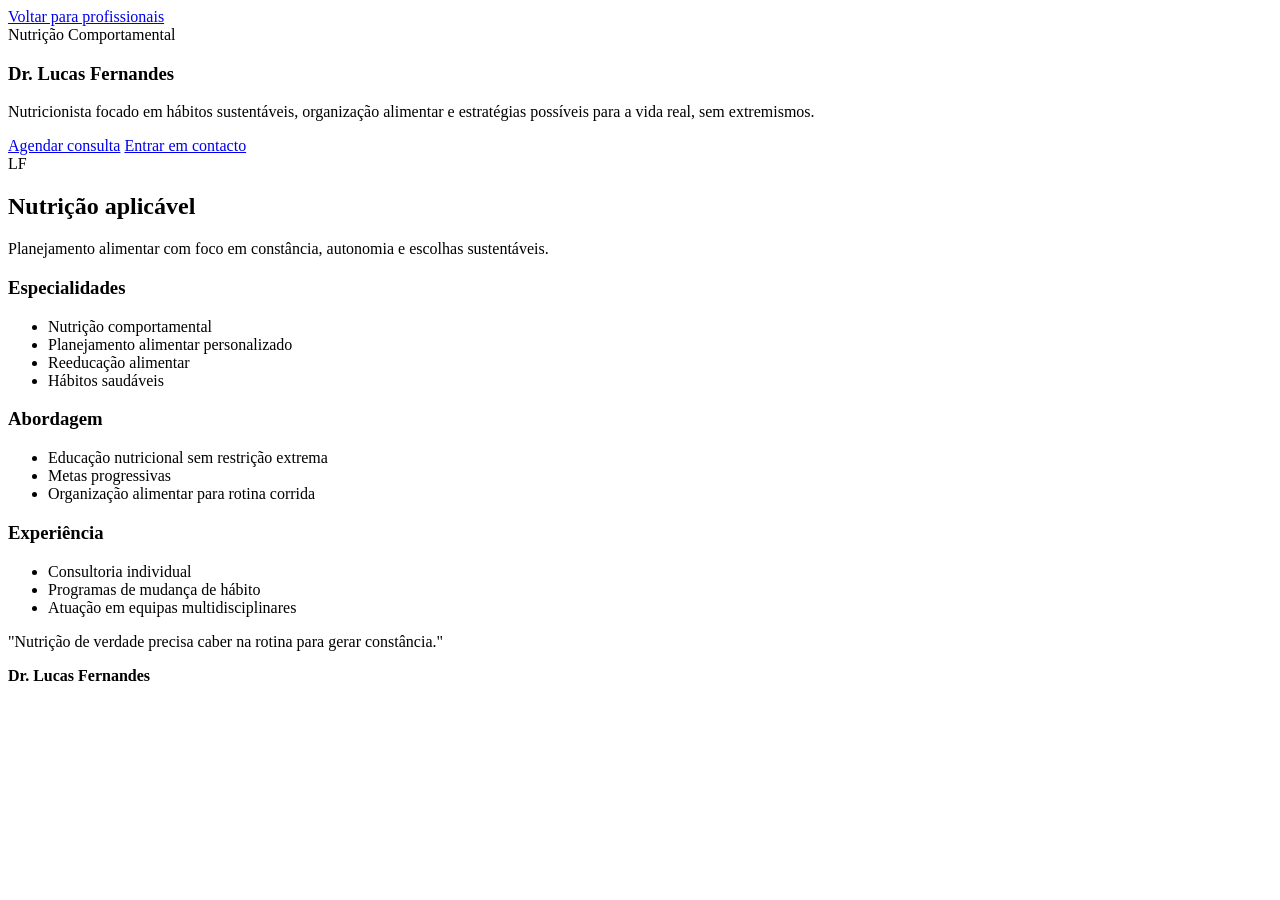
==== lucas.html @ b1347ce8 "Update lucas.html" ====
<!doctype html>
<html lang="pt-BR">
<head>
  <meta charset="utf-8" />
  <meta name="viewport" content="width=device-width, initial-scale=1" />
  <title>Dr. Lucas Fernandes | Nutrimente</title>
  <meta name="description" content="Perfil profissional do Dr. Lucas Fernandes na Nutrimente." />
  <link rel="stylesheet" href="css/profissionais.css" />
</head>
<body>
  <main class="page">
    <a class="back-link" href="index.html#profissionais">Voltar para profissionais</a>
    <section class="hero">
      <article class="hero-card">
        <span class="badge">Nutrição Comportamental</span>
        <h1>Dr. Lucas Fernandes</h1>
        <p>Nutricionista focado em hábitos sustentáveis, organização alimentar e estratégias possíveis para a vida real, sem extremismos.</p>
        <div class="cta-row">
          <a class="btn btn-primary" href="index.html#agenda">Agendar consulta</a>
          <a class="btn btn-secondary" href="mailto:contato@nutrimente.com.br?subject=Consulta%20com%20Dr.%20Lucas%20Fernandes">Entrar em contacto</a>
        </div>
      </article>
      <aside class="hero-card portrait-card">
        <div class="avatar">LF</div>
        <h2>Nutrição aplicável</h2>
        <p>Planejamento alimentar com foco em constância, autonomia e escolhas sustentáveis.</p>
      </aside>
    </section>
    <section class="grid">
      <article class="info-card"><h3>Especialidades</h3><ul><li>Nutrição comportamental</li><li>Planejamento alimentar personalizado</li><li>Reeducação alimentar</li><li>Hábitos saudáveis</li></ul></article>
      <article class="info-card"><h3>Abordagem</h3><ul><li>Educação nutricional sem restrição extrema</li><li>Metas progressivas</li><li>Organização alimentar para rotina corrida</li></ul></article>
      <article class="info-card"><h3>Experiência</h3><ul><li>Consultoria individual</li><li>Programas de mudança de hábito</li><li>Atuação em equipas multidisciplinares</li></ul></article>
    </section>
    <section class="quote"><p>"Nutrição de verdade precisa caber na rotina para gerar constância."</p><strong>Dr. Lucas Fernandes</strong></section>
  </main>
</body>
</html>
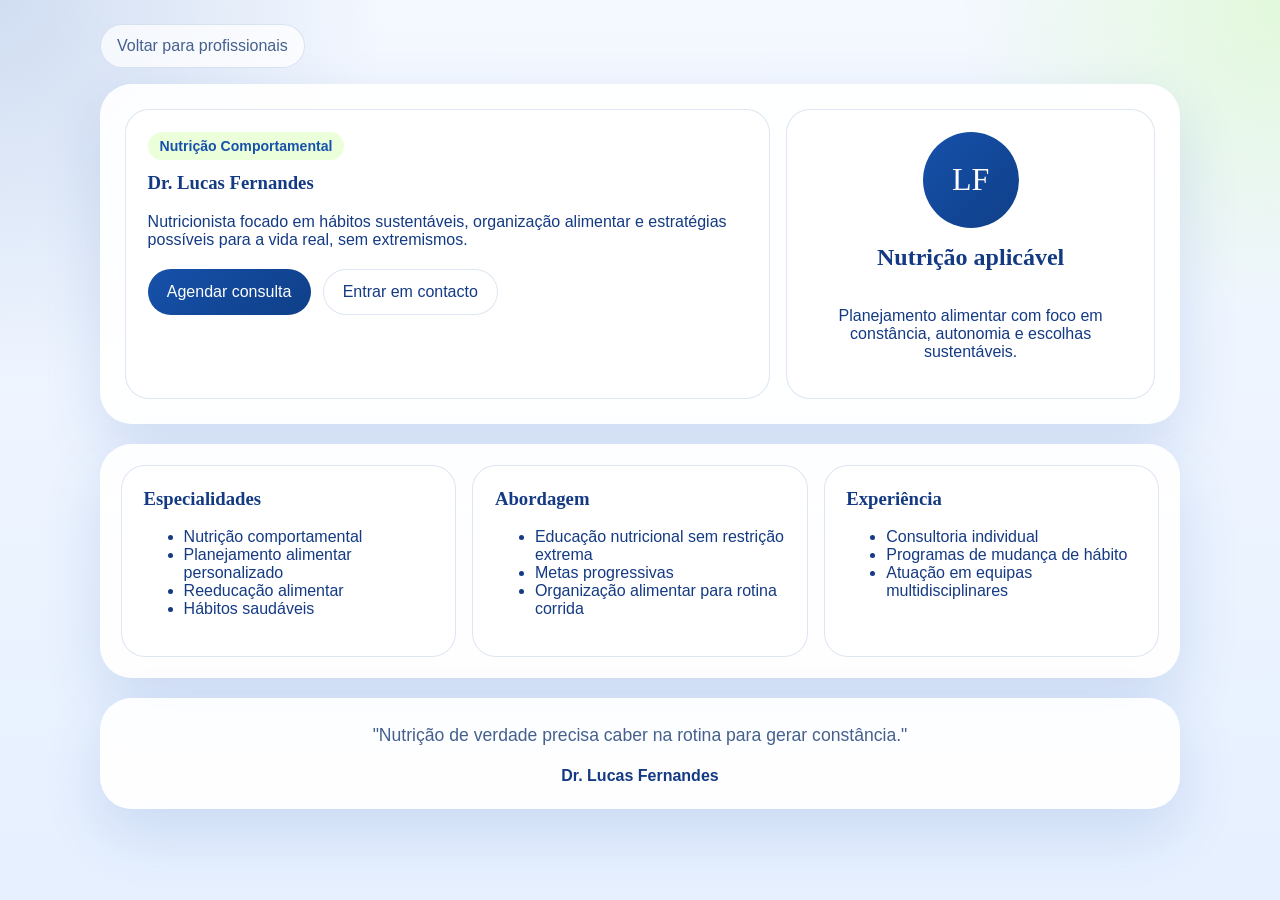
==== commit edd82648: "Fix stylesheet link in lucas.html" ====
--- a/lucas.html
+++ b/lucas.html
@@ -5,7 +5,7 @@
   <meta name="viewport" content="width=device-width, initial-scale=1" />
   <title>Dr. Lucas Fernandes | Nutrimente</title>
   <meta name="description" content="Perfil profissional do Dr. Lucas Fernandes na Nutrimente." />
-  <link rel="stylesheet" href="css/profissionais.css" />
+  <link rel="stylesheet" href="profissionais.css" />
 </head>
 <body>
   <main class="page">
--- a/profissionais.css
+++ b/profissionais.css
@@ -0,0 +1,105 @@
+:root {
+  --surface: rgba(255, 255, 255, 0.92);
+  --line: rgba(22, 81, 170, 0.14);
+  --text: #143a84;
+  --muted: #45608d;
+  --brand: #1651aa;
+  --accent: #76ff03;
+  --shadow: 0 24px 60px rgba(22, 81, 170, 0.14);
+  --radius-lg: 24px;
+  --radius-md: 18px;
+  --font-display: Georgia, "Times New Roman", serif;
+  --font-body: "Segoe UI", Tahoma, Geneva, Verdana, sans-serif;
+}
+
+* { box-sizing: border-box; }
+body {
+  margin: 0;
+  min-height: 100vh;
+  color: var(--text);
+  font-family: var(--font-body);
+  background:
+    radial-gradient(circle at top left, rgba(22, 81, 170, 0.16), transparent 24rem),
+    radial-gradient(circle at top right, rgba(118, 255, 3, 0.14), transparent 20rem),
+    linear-gradient(180deg, #f4f8ff 0%, #e6f0ff 100%);
+}
+.page { width: min(1080px, calc(100% - 2rem)); margin: 0 auto; padding: 1.5rem 0 3rem; }
+.back-link {
+  display: inline-flex;
+  margin-bottom: 1rem;
+  padding: 0.75rem 1rem;
+  border-radius: 999px;
+  border: 1px solid var(--line);
+  background: rgba(255, 255, 255, 0.72);
+  color: var(--muted);
+  text-decoration: none;
+}
+.hero, .grid, .quote {
+  border: 1px solid rgba(255, 255, 255, 0.45);
+  background: var(--surface);
+  box-shadow: var(--shadow);
+}
+.hero {
+  display: grid;
+  grid-template-columns: 1.4fr 0.8fr;
+  gap: 1rem;
+  padding: 1.5rem;
+  border-radius: 2rem;
+}
+.hero-card, .info-card {
+  padding: 1.35rem;
+  border-radius: var(--radius-lg);
+  border: 1px solid var(--line);
+  background: rgba(255, 255, 255, 0.72);
+}
+.hero-card h1, .hero-card h2, .info-card h3 { margin-top: 0; font-family: var(--font-display); }
+.badge {
+  display: inline-flex;
+  margin-bottom: 0.75rem;
+  padding: 0.4rem 0.75rem;
+  border-radius: 999px;
+  background: rgba(118, 255, 3, 0.14);
+  color: var(--brand);
+  font-size: 0.88rem;
+  font-weight: 700;
+}
+.cta-row { display: flex; gap: 0.75rem; flex-wrap: wrap; margin-top: 1.25rem; }
+.btn {
+  display: inline-flex;
+  align-items: center;
+  justify-content: center;
+  min-height: 2.9rem;
+  padding: 0.8rem 1.2rem;
+  border-radius: 999px;
+  text-decoration: none;
+}
+.btn-primary { background: linear-gradient(135deg, var(--brand) 0%, #0f3f88 100%); color: #fff; }
+.btn-secondary { border: 1px solid var(--line); background: #fff; color: var(--text); }
+.portrait-card { display: grid; place-content: center; text-align: center; }
+.avatar {
+  display: grid;
+  place-items: center;
+  width: 6rem;
+  height: 6rem;
+  margin: 0 auto 1rem;
+  border-radius: 50%;
+  background: linear-gradient(135deg, var(--brand) 0%, #0f3f88 100%);
+  color: #fff;
+  font-family: var(--font-display);
+  font-size: 2rem;
+}
+.grid {
+  display: grid;
+  grid-template-columns: repeat(3, minmax(0, 1fr));
+  gap: 1rem;
+  margin-top: 1.25rem;
+  padding: 1.25rem;
+  border-radius: 2rem;
+}
+.quote { margin-top: 1.25rem; padding: 1.4rem; border-radius: 2rem; text-align: center; }
+.quote p { margin-top: 0; color: var(--muted); font-size: 1.1rem; line-height: 1.6; }
+
+@media (max-width: 860px) {
+  .hero, .grid { grid-template-columns: 1fr; }
+  .page { width: min(100%, calc(100% - 1rem)); }
+}
